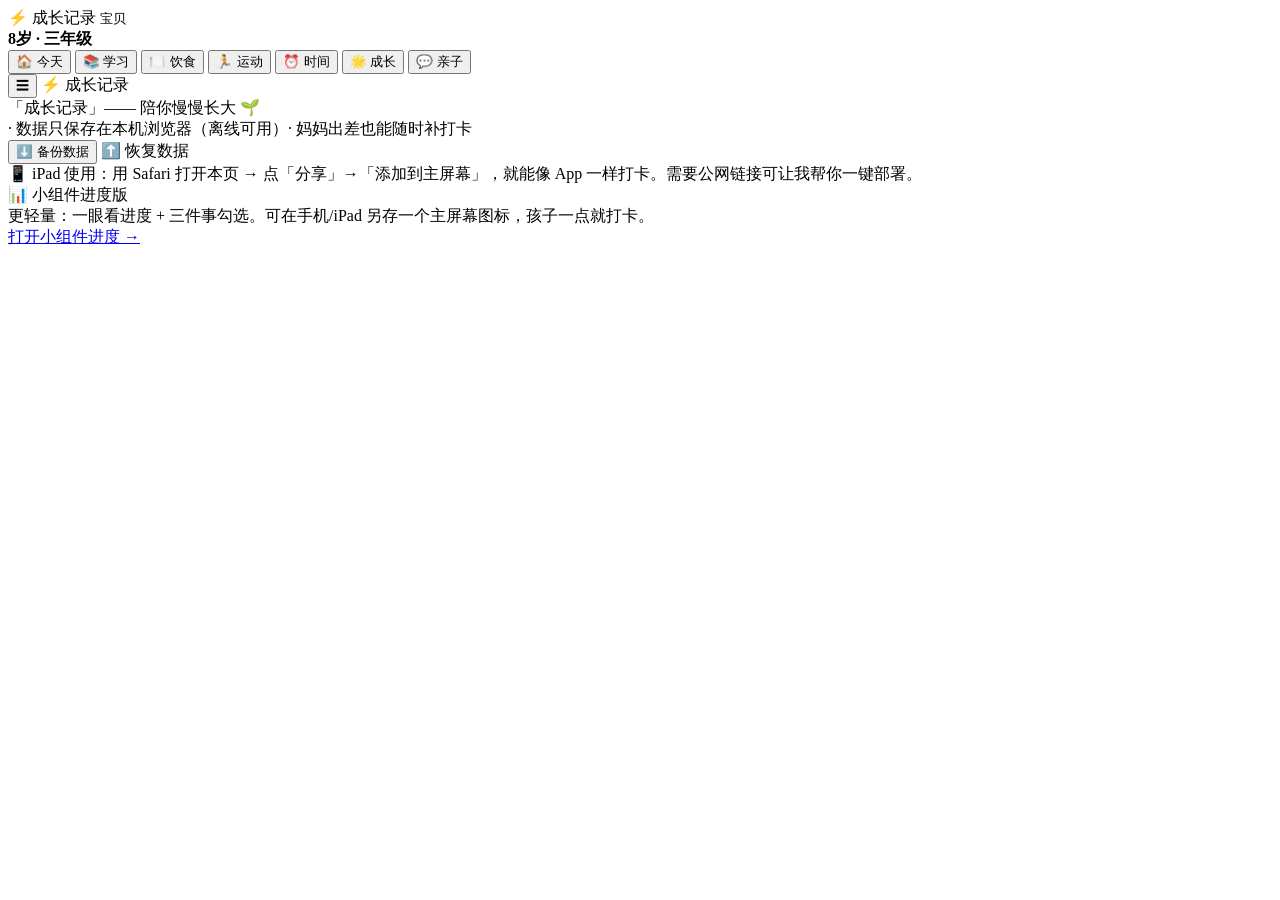
==== index.html @ 541fd746 "add index.html" ====
<!DOCTYPE html>
<html lang="zh-CN">
<head>
<meta charset="UTF-8">
<meta name="viewport" content="width=device-width,initial-scale=1,maximum-scale=1">
<title>成长记录 · 儿子专属成长辅导</title>
<meta name="theme-color" content="#2D9CDB">
<link rel="manifest" href="manifest.webmanifest">
<link rel="apple-touch-icon" href="icon-512.png">
<link rel="stylesheet" href="styles.css">
</head>
<body>
<div class="sidebar-backdrop" id="sidebarBackdrop"></div>
<aside class="sidebar" id="sidebar">
  <div class="sidebar-header">
    <div class="logo">⚡ 成长记录
      <small id="childName">宝贝</small>
    </div>
    <div class="profile">
      <b id="childMeta">8岁 · 三年级</b>
      <span id="schoolLine"></span>
    </div>
  </div>
  <nav class="sidebar-nav">
    <button data-target="today" class="active">🏠 今天</button>
    <button data-target="study">📚 学习</button>
    <button data-target="diet">🍽️ 饮食</button>
    <button data-target="sport">🏃 运动</button>
    <button data-target="time">⏰ 时间</button>
    <button data-target="milestone">🌟 成长</button>
    <button data-target="parent">💬 亲子</button>
  </nav>
  <div class="sidebar-footer">
    <span id="ver"></span>
  </div>
</aside>

<div class="mobile-bar">
  <button class="menu-toggle" id="menuToggle" aria-label="打开菜单">☰</button>
  <span class="mobile-title">⚡ 成长记录</span>
</div>

<main class="wrap">
  <section id="today" class="active"></section>
  <section id="study"></section>
  <section id="sport"></section>
  <section id="time"></section>
  <section id="milestone"></section>
  <section id="diet"></section>
  <section id="parent"></section>

  <footer>
    「成长记录」—— 陪你慢慢长大 🌱<br>
    <span id="ver"></span> · 数据只保存在本机浏览器（离线可用）· 妈妈出差也能随时补打卡
    <div class="data-tools">
      <button class="btn ghost" id="exportData">⬇️ 备份数据</button>
      <label class="btn ghost" for="importData" style="display:inline-block;cursor:pointer">⬆️ 恢复数据</label>
      <input type="file" id="importData" accept="application/json" style="display:none">
    </div>
    <div class="note-line">📱 iPad 使用：用 Safari 打开本页 → 点「分享」→「添加到主屏幕」，就能像 App 一样打卡。需要公网链接可让我帮你一键部署。</div>
    <div class="widget-entry">
      <div class="we-title">📊 小组件进度版</div>
      <div class="we-desc">更轻量：一眼看进度 + 三件事勾选。可在手机/iPad 另存一个主屏幕图标，孩子一点就打卡。</div>
      <a href="widget.html" target="_blank" class="btn blue" rel="noopener">打开小组件进度 →</a>
    </div>
  </footer>
</main>

<script src="content.js"></script>
<script src="app.js"></script>
</body>
</html>
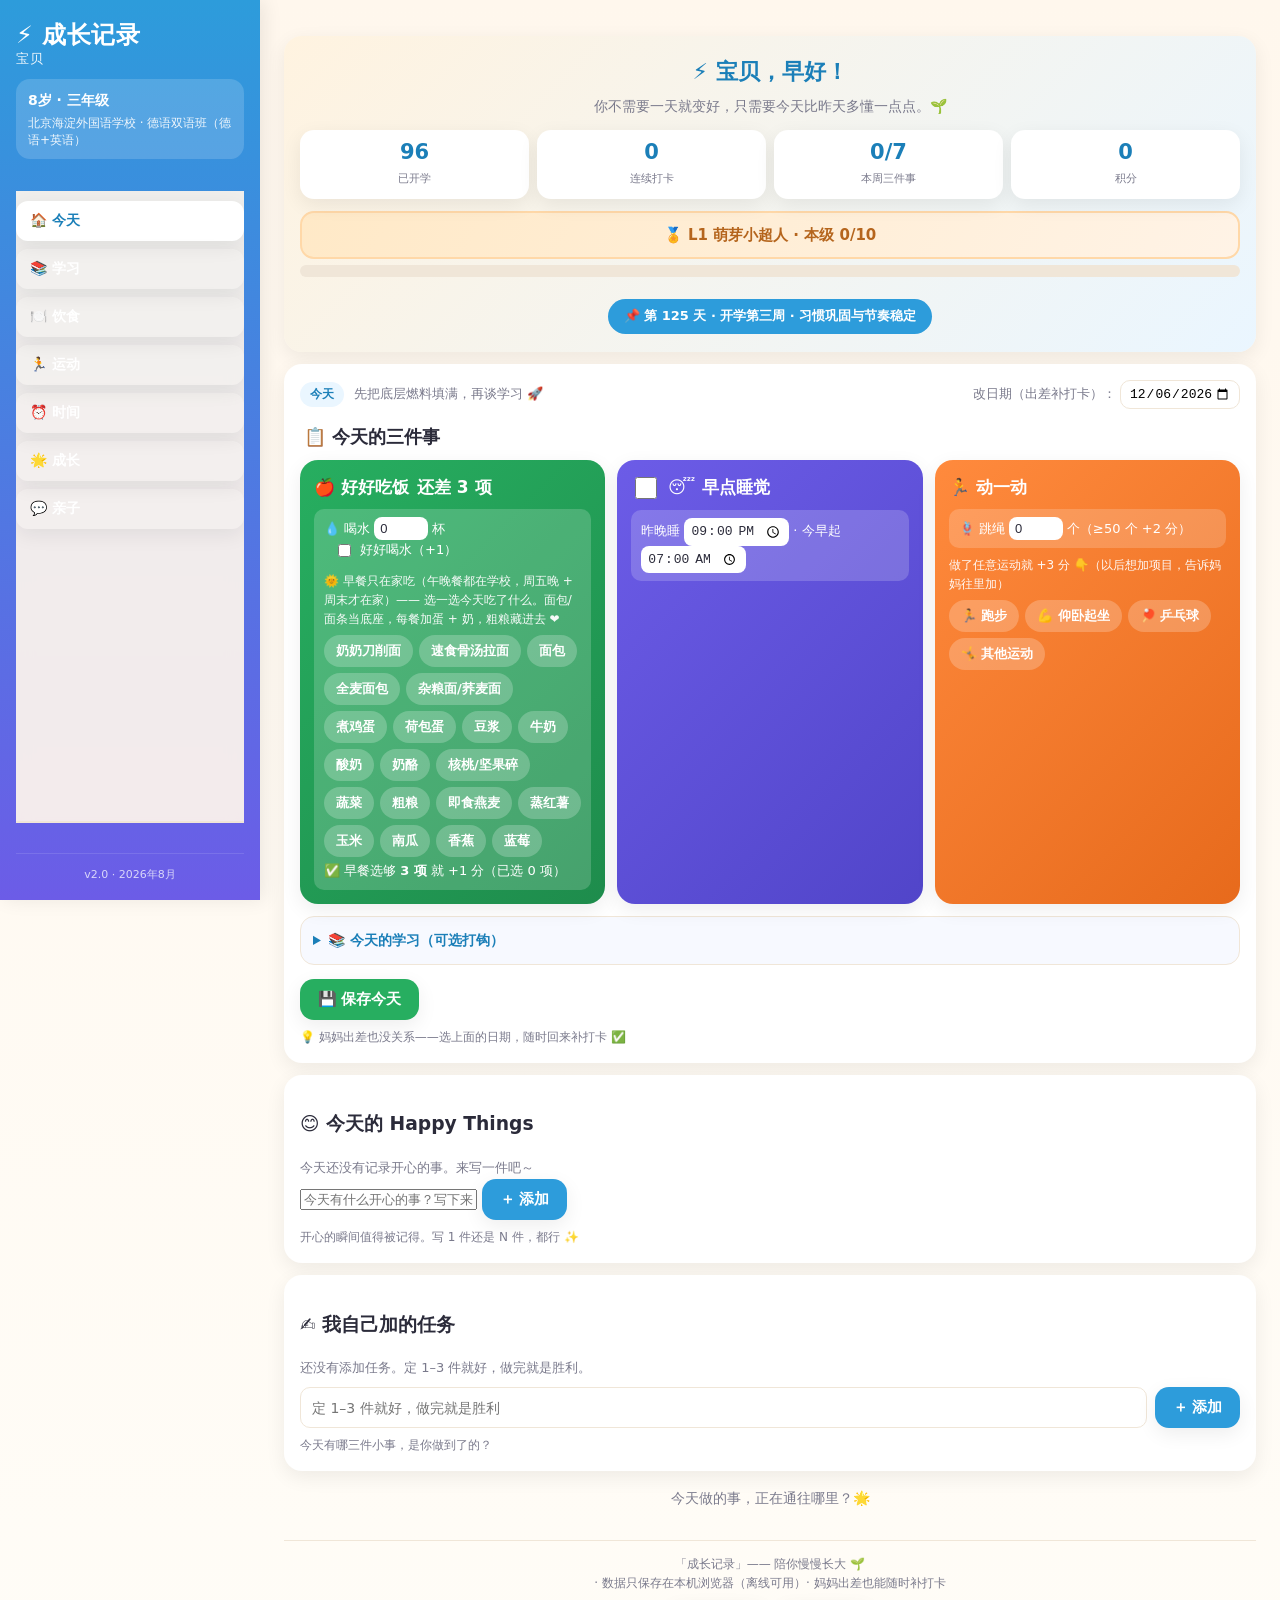
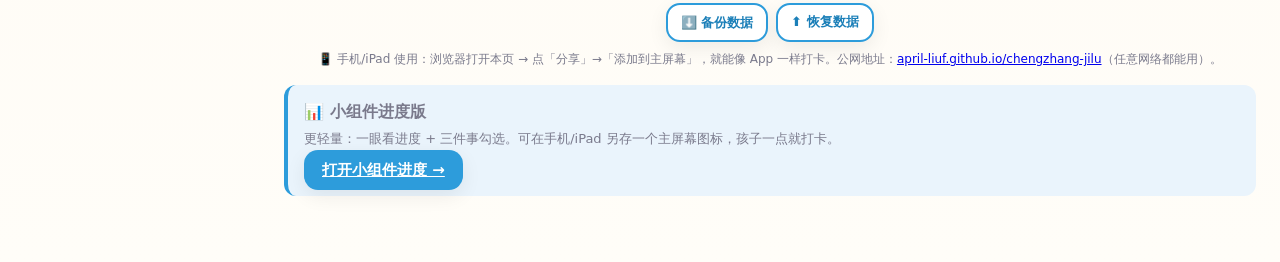
==== commit e102e726: "update index.html" ====
--- a/index.html
+++ b/index.html
@@ -57,7 +57,7 @@
       <label class="btn ghost" for="importData" style="display:inline-block;cursor:pointer">⬆️ 恢复数据</label>
       <input type="file" id="importData" accept="application/json" style="display:none">
     </div>
-    <div class="note-line">📱 iPad 使用：用 Safari 打开本页 → 点「分享」→「添加到主屏幕」，就能像 App 一样打卡。需要公网链接可让我帮你一键部署。</div>
+    <div class="note-line">📱 手机/iPad 使用：浏览器打开本页 → 点「分享」→「添加到主屏幕」，就能像 App 一样打卡。公网地址：<a href="https://april-liuf.github.io/chengzhang-jilu/" target="_blank" rel="noopener">april-liuf.github.io/chengzhang-jilu</a>（任意网络都能用）。</div>
     <div class="widget-entry">
       <div class="we-title">📊 小组件进度版</div>
       <div class="we-desc">更轻量：一眼看进度 + 三件事勾选。可在手机/iPad 另存一个主屏幕图标，孩子一点就打卡。</div>
--- a/styles.css
+++ b/styles.css
@@ -0,0 +1,312 @@
+/* ===== 成长记录 · 样式 ===== */
+:root{
+  --bg:#FFF7ED; --card:#FFFFFF; --ink:#2B2B3A; --muted:#7A7A8C;
+  --blue:#2D9CDB; --blue-d:#1B7FB8;
+  --green:#27AE60; --green-d:#1E8C4C;
+  --orange:#FF8A3D; --orange-d:#E76A1C;
+  --purple:#6C5CE7; --red:#EB5757;
+  --line:#F0E6D8; --shadow:0 6px 20px rgba(0,0,0,.07);
+  --radius:18px;
+}
+*{box-sizing:border-box;}
+html,body{margin:0;padding:0;}
+body{
+  font-family:"PingFang SC","Microsoft YaHei","Segoe UI",system-ui,sans-serif;
+  background:linear-gradient(180deg,#FFF7ED 0%,#FFFDF8 100%);
+  color:var(--ink); line-height:1.6; -webkit-text-size-adjust:100%;
+}
+.wrap{max-width:980px;margin:0 auto;padding:0 14px 60px;}
+
+/* 顶部 */
+header.top{
+  background:linear-gradient(120deg,var(--blue) 0%,var(--purple) 100%);
+  color:#fff;border-radius:0 0 26px 26px;padding:18px 16px 16px;
+  box-shadow:var(--shadow);position:relative;overflow:hidden;
+}
+header.top::after{content:"⚡";position:absolute;right:-6px;top:-10px;font-size:120px;opacity:.12;transform:rotate(12deg);}
+.top-row{display:flex;align-items:center;gap:12px;flex-wrap:wrap;}
+.logo{font-size:28px;font-weight:800;letter-spacing:.5px;}
+.logo small{font-size:13px;font-weight:500;opacity:.9;display:block;margin-top:2px;}
+.profile{margin-left:auto;font-size:13px;background:rgba(255,255,255,.16);padding:8px 12px;border-radius:14px;}
+.profile b{font-size:15px;}
+.stats{display:flex;gap:10px;margin-top:14px;flex-wrap:wrap;}
+.stat{background:rgba(255,255,255,.18);border-radius:14px;padding:8px 14px;text-align:center;min-width:84px;}
+.stat .num{font-size:22px;font-weight:800;display:block;}
+.stat .lbl{font-size:11px;opacity:.9;}
+
+/* 导航 */
+nav{position:sticky;top:0;z-index:20;background:rgba(255,247,237,.92);backdrop-filter:blur(8px);
+  display:flex;gap:6px;overflow-x:auto;padding:10px 0;margin:14px 0;border-bottom:2px solid var(--line);}
+nav button{
+  flex:0 0 auto;border:0;background:#fff;color:var(--ink);font-size:14px;font-weight:700;
+  padding:9px 14px;border-radius:14px;cursor:pointer;box-shadow:var(--shadow);white-space:nowrap;
+  transition:transform .1s;
+}
+nav button:active{transform:scale(.95);}
+nav button.active{background:var(--blue);color:#fff;}
+
+/* 区块 */
+section{display:none;animation:fade .25s ease;}
+section.active{display:block;}
+@keyframes fade{from{opacity:0;transform:translateY(6px);}to{opacity:1;transform:none;}}
+h2.sec{font-size:21px;margin:18px 4px 12px;display:flex;align-items:center;gap:8px;}
+.card{background:var(--card);border-radius:var(--radius);box-shadow:var(--shadow);padding:16px;margin:12px 0;}
+.muted{color:var(--muted);font-size:13px;}
+
+/* 今日三件事 */
+.today-head{display:flex;align-items:center;gap:10px;flex-wrap:wrap;margin-bottom:6px;}
+.datepick{margin-left:auto;font-size:13px;color:var(--muted);}
+.datepick input{font-size:13px;padding:5px 8px;border:1px solid var(--line);border-radius:10px;}
+.pill{display:inline-block;background:#EAF6FF;color:var(--blue-d);font-size:12px;padding:3px 10px;border-radius:20px;font-weight:700;}
+.cat-grid{display:grid;grid-template-columns:repeat(3,1fr);gap:12px;}
+.cat{border-radius:var(--radius);padding:14px;color:#fff;box-shadow:var(--shadow);}
+.cat.eat{background:linear-gradient(135deg,var(--green),var(--green-d));}
+.cat.sleep{background:linear-gradient(135deg,var(--purple),#5145c9);}
+.cat.move{background:linear-gradient(135deg,var(--orange),var(--orange-d));}
+.cat h3{margin:0 0 10px;font-size:17px;}
+.cat label{display:flex;align-items:center;gap:8px;background:rgba(255,255,255,.18);padding:7px 10px;border-radius:10px;margin:6px 0;font-size:14px;cursor:pointer;}
+.cat input[type=checkbox]{width:18px;height:18px;accent-color:#fff;}
+.cat input[type=text],.cat input[type=number],.cat input[type=time]{
+  width:68px;padding:5px 7px;border:0;border-radius:8px;font-size:14px;color:var(--ink);margin-left:auto;
+}
+.cat .sub{font-size:12px;opacity:.92;margin-top:4px;}
+.savebar{display:flex;gap:10px;align-items:center;margin-top:4px;flex-wrap:wrap;}
+.btn{border:0;border-radius:14px;padding:11px 18px;font-size:15px;font-weight:800;cursor:pointer;color:#fff;background:var(--blue);box-shadow:var(--shadow);}
+.btn:active{transform:scale(.97);}
+.btn.ghost{background:#fff;color:var(--blue-d);border:2px solid var(--blue);}
+.btn.green{background:var(--green);}
+.note-line{font-size:12px;color:var(--muted);margin-top:8px;}
+
+/* 通用表格/列表 */
+ul.clean{list-style:none;padding:0;margin:8px 0;}
+ul.clean li{padding:6px 0;border-bottom:1px dashed var(--line);}
+table.tbl{width:100%;border-collapse:collapse;font-size:14px;margin:8px 0;}
+table.tbl th,table.tbl td{border:1px solid var(--line);padding:8px 10px;text-align:left;vertical-align:top;}
+table.tbl th{background:#FBF3E9;font-size:13px;}
+.tag{display:inline-block;background:#FFF0E0;color:var(--orange-d);font-size:12px;padding:2px 9px;border-radius:20px;margin:2px 3px 2px 0;font-weight:700;}
+.tag.b{background:#EAF6FF;color:var(--blue-d);}
+.tag.g{background:#E9F8EF;color:var(--green-d);}
+
+/* 单元卡片 */
+.unit{display:flex;gap:12px;align-items:flex-start;padding:12px;border:1px solid var(--line);border-radius:14px;margin:8px 0;background:#fff;}
+.unit .no{flex:0 0 38px;height:38px;border-radius:50%;background:var(--blue);color:#fff;display:flex;align-items:center;justify-content:center;font-weight:800;}
+.unit .body{flex:1;}
+.unit .body b{font-size:15px;}
+.unit .cn{color:var(--muted);font-size:13px;}
+
+/* 单词卡 / 莱特纳 */
+.flash{background:linear-gradient(135deg,#FFF3E0,#FFE9D6);border-radius:var(--radius);padding:22px;text-align:center;box-shadow:var(--shadow);}
+.flash .de{font-size:34px;font-weight:800;color:var(--orange-d);}
+.flash .art{font-size:14px;color:var(--muted);}
+.flash .cn{font-size:18px;margin-top:6px;}
+.flash .ex{font-size:14px;color:var(--muted);margin-top:8px;}
+.flash-btns{display:flex;gap:10px;justify-content:center;margin-top:16px;}
+.boxmeter{display:flex;gap:6px;justify-content:center;margin-top:14px;}
+.boxmeter .b{flex:1;max-width:80px;text-align:center;font-size:12px;padding:6px 4px;border-radius:10px;background:#fff;border:2px solid var(--line);}
+.boxmeter .b.on{background:var(--green);color:#fff;border-color:var(--green);}
+
+/* 番茄钟 */
+.pomo{text-align:center;padding:10px;}
+.pomo .clock{font-size:54px;font-weight:800;color:var(--blue-d);font-variant-numeric:tabular-nums;}
+.pomo .mode{font-size:14px;color:var(--muted);}
+.pomo-btns{display:flex;gap:10px;justify-content:center;margin-top:12px;}
+
+/* 周看板 */
+.week-input{width:100%;padding:9px 11px;border:1px solid var(--line);border-radius:10px;font-size:14px;margin:5px 0;font-family:inherit;}
+
+/* 成就 */
+.badge-row{display:flex;gap:8px;flex-wrap:wrap;margin:6px 0;}
+.badge{flex:1;min-width:90px;text-align:center;padding:12px 6px;border-radius:14px;background:#fff;border:2px solid var(--line);}
+.badge .ico{font-size:26px;}
+.badge .tt{font-size:12px;color:var(--muted);}
+.badge.got{background:#FFF6E0;border-color:var(--orange);}
+.badge.got .tt{color:var(--orange-d);font-weight:700;}
+
+/* 底部 */
+footer{text-align:center;color:var(--muted);font-size:12px;margin-top:30px;padding-top:14px;border-top:1px solid var(--line);}
+.print-btn{font-size:12px;color:var(--blue-d);cursor:pointer;text-decoration:underline;}
+
+/* ===== 左侧边栏布局 ===== */
+body{display:flex;min-height:100vh;}
+.sidebar{
+  width:260px;background:linear-gradient(180deg,var(--blue) 0%,var(--purple) 100%);color:#fff;
+  position:fixed;left:0;top:0;bottom:0;overflow-y:auto;z-index:30;
+  display:flex;flex-direction:column;padding:22px 16px 16px;
+  box-shadow:4px 0 18px rgba(0,0,0,.08);
+}
+.sidebar-header{margin-bottom:18px;}
+.sidebar .logo{color:#fff;font-size:24px;line-height:1.15;}
+.sidebar .logo small{color:#fff;opacity:.92;}
+.sidebar .profile{background:rgba(255,255,255,.16);border-radius:14px;padding:10px 12px;margin-top:12px;}
+.sidebar .profile b{display:block;font-size:14px;}
+.sidebar .profile span{display:block;font-size:12px;opacity:.9;margin-top:4px;line-height:1.4;}
+.sidebar-nav{display:flex;flex-direction:column;gap:8px;flex:1;}
+.sidebar-nav button{
+  text-align:left;background:rgba(255,255,255,.12);color:#fff;border:0;border-radius:12px;
+  padding:11px 14px;font-size:14px;font-weight:700;cursor:pointer;transition:background .15s,transform .1s;
+  font-family:inherit;
+}
+.sidebar-nav button:active{transform:scale(.98);}
+.sidebar-nav button.active{background:#fff;color:var(--blue-d);}
+.sidebar-footer{font-size:11px;opacity:.75;text-align:center;margin-top:16px;padding-top:12px;border-top:1px solid rgba(255,255,255,.15);}
+main.wrap{max-width:none;flex:1;margin-left:260px;padding:24px 24px 60px;min-width:0;}
+.mobile-bar{display:none;}
+.sidebar-backdrop{display:none;position:fixed;inset:0;background:rgba(0,0,0,.28);z-index:25;}
+
+@media(max-width:800px){
+  .sidebar{transform:translateX(-100%);transition:transform .25s ease;width:260px;}
+  .sidebar.open{transform:translateX(0);}
+  .sidebar-backdrop.show{display:block;}
+  main.wrap{margin-left:0;padding:80px 14px 60px;}
+  .mobile-bar{
+    display:flex;position:fixed;top:0;left:0;right:0;height:56px;
+    background:linear-gradient(90deg,var(--blue),var(--purple));color:#fff;
+    align-items:center;padding:0 14px;z-index:40;gap:12px;box-shadow:var(--shadow);
+  }
+  .menu-toggle{background:transparent;border:0;color:#fff;font-size:24px;cursor:pointer;line-height:1;padding:4px;}
+  .mobile-title{font-weight:800;font-size:17px;}
+}
+
+@media(max-width:560px){
+  .cat-grid{grid-template-columns:1fr;}
+  .logo{font-size:23px;}
+  .stats{width:100%;}
+}
+/* ===== 乐乐式首页英雄区 ===== */
+.hero{background:linear-gradient(135deg,#FFF3E0,#EAF6FF);border-radius:var(--radius);padding:18px 16px;margin:12px 0;box-shadow:var(--shadow);text-align:center;}
+.hero .greet{font-size:22px;font-weight:800;color:var(--blue-d);}
+.hero .motto{font-size:14px;color:var(--muted);margin:6px 0 12px;}
+.stat-tiles{display:flex;gap:8px;flex-wrap:wrap;justify-content:center;}
+.tile{flex:1;min-width:68px;background:#fff;border-radius:14px;padding:10px 6px;box-shadow:var(--shadow);}
+.tile .num{font-size:21px;font-weight:800;display:block;color:var(--blue-d);line-height:1.15;}
+.tile .lbl{font-size:11px;color:var(--muted);}
+.theme-banner{margin-top:12px;display:inline-block;background:var(--blue);color:#fff;font-size:13px;font-weight:700;padding:7px 16px;border-radius:20px;}
+
+.three-title{font-size:18px;margin:14px 4px 8px;display:flex;align-items:center;gap:8px;}
+.three{display:grid;grid-template-columns:repeat(3,1fr);gap:12px;}
+.thing{border-radius:var(--radius);padding:14px;color:#fff;box-shadow:var(--shadow);}
+.thing.eat{background:linear-gradient(135deg,var(--green),var(--green-d));}
+.thing.sleep{background:linear-gradient(135deg,var(--purple),#5145c9);}
+.thing.move{background:linear-gradient(135deg,var(--orange),var(--orange-d));}
+.thing-top{display:flex;align-items:center;gap:8px;font-size:17px;font-weight:800;cursor:pointer;}
+.thing-top input[type=checkbox]{width:22px;height:22px;accent-color:#fff;flex:0 0 auto;}
+.thing-detail{font-size:13px;margin-top:8px;background:rgba(255,255,255,.18);border-radius:10px;padding:8px 10px;}
+.thing-detail input[type=number]{width:54px;padding:4px 6px;border:0;border-radius:8px;font-size:13px;color:var(--ink);}
+.thing-detail input[type=time]{padding:4px 6px;border:0;border-radius:8px;font-size:13px;color:var(--ink);}
+
+.more{margin-top:12px;border-radius:14px;background:#F7F9FF;border:1px solid var(--line);padding:4px 12px;}
+.more summary{cursor:pointer;font-weight:700;font-size:14px;padding:8px 0;color:var(--blue-d);}
+
+.self .self-add{display:flex;gap:8px;margin-top:8px;}
+.self .self-add input{flex:1;padding:9px 11px;border:1px solid var(--line);border-radius:10px;font-size:14px;font-family:inherit;}
+.self-item{display:flex;align-items:center;gap:10px;background:#F7F9FF;border:1px solid var(--line);border-radius:12px;padding:9px 12px;margin:6px 0;}
+.self-item input[type=checkbox]{width:18px;height:18px;flex:0 0 auto;}
+.self-item .t{flex:1;font-size:14px;}
+.self-item.done .t{text-decoration:line-through;color:var(--muted);}
+.self-item .del{border:0;background:transparent;color:var(--red);font-size:18px;cursor:pointer;line-height:1;padding:0 4px;}
+.self-empty{font-size:13px;color:var(--muted);}
+
+.encourage{text-align:center;font-size:14px;color:var(--muted);margin:16px 0 4px;}
+
+@media(max-width:560px){
+  .three{grid-template-columns:1fr;}
+}
+
+/* 小组件进度快捷入口 */
+.widget-entry{margin:16px 0 6px;padding:14px 16px;border-left:4px solid var(--blue);background:#EAF4FC;border-radius:12px;text-align:left;}
+.widget-entry .we-title{font-weight:800;font-size:16px;margin-bottom:4px;}
+.widget-entry .we-desc{font-size:13px;color:var(--muted);margin-bottom:10px;line-height:1.5;}
+
+/* 等级进度 + Happy Things */
+.level-banner{margin:12px 0 6px;padding:10px 14px;background:linear-gradient(120deg,#FFE9C7,#FFF3E6);border:2px solid #FFD8A8;border-radius:14px;font-weight:800;font-size:15px;color:#B5651D;text-align:center;}
+.level-wrap{height:12px;background:#F0E6D8;border-radius:8px;overflow:hidden;margin-bottom:10px;}
+.level-bar{height:100%;width:0;background:linear-gradient(90deg,#FF8A3D,#FFB347);transition:width .4s;}
+.happy-item{display:flex;align-items:center;gap:8px;background:#FFF7FB;border:1px solid #FFD6E7;border-radius:12px;padding:8px 10px;margin:6px 0;}
+.happy-item .h-emoji{font-size:18px;}
+.happy-item .h-t{flex:1;font-size:14px;}
+.happy-item .del{border:0;background:transparent;color:var(--red);font-size:18px;cursor:pointer;line-height:1;padding:0 4px;}
+
+@media print{
+  nav,header.top .stats,.savebar,.print-btn,.pomo-btns,.flash-btns,.boxmeter{display:none!important;}
+  body{background:#fff;}
+  .card{box-shadow:none;border:1px solid #ccc;}
+}
+
+/* 早餐快捷勾选 chips */
+.bf{margin:8px 0 4px;}
+.bf-note{display:block;font-size:12px;opacity:.95;margin-bottom:6px;}
+.chips{display:flex;flex-wrap:wrap;gap:6px;}
+.chip{border:0;background:rgba(255,255,255,.22);color:#fff;font-size:13px;font-weight:700;padding:7px 12px;border-radius:20px;cursor:pointer;transition:transform .08s;font-family:inherit;}
+.chip:active{transform:scale(.94);}
+.chip.on{background:#fff;color:var(--green-d);}
+
+/* 数据备份按钮 */
+.data-tools{display:flex;gap:8px;justify-content:center;margin-top:10px;flex-wrap:wrap;}
+.data-tools .btn{padding:7px 13px;font-size:13px;}
+
+/* ===== 健康饮食 · 方案中心 ===== */
+/* 餐盘 */
+.d-plate{display:flex;gap:4px;border-radius:16px;overflow:hidden;box-shadow:var(--shadow);margin:8px 0 10px;}
+.d-slice{padding:14px 12px;color:#fff;min-width:0;}
+.d-slice b{font-size:15px;display:block;}
+.d-slice span{font-size:12px;opacity:.95;display:block;margin-top:2px;}
+.d-slice .d-tip{font-size:11px;opacity:.85;}
+
+/* 每日节奏 */
+.d-flow{display:flex;gap:12px;padding:10px 0;border-bottom:1px dashed var(--line);}
+.d-flow:last-child{border-bottom:0;}
+.d-time{flex:0 0 86px;font-size:13px;font-weight:800;color:var(--blue-d);padding-top:2px;}
+.d-body{flex:1;font-size:14px;}
+.d-body b{font-size:14px;}
+.d-key{font-size:12px;color:var(--orange-d);margin-top:2px;}
+
+/* 加餐 */
+.d-snacks{display:grid;grid-template-columns:repeat(2,1fr);gap:8px;}
+.d-snack{display:flex;align-items:center;gap:10px;background:#F7FAF7;border:1px solid var(--line);border-radius:14px;padding:10px 12px;}
+.d-snack .ico{font-size:22px;}
+
+/* 食谱 tabs */
+.d-tabs{display:flex;gap:6px;overflow-x:auto;padding:4px 0 8px;margin-bottom:4px;}
+.d-tab{border:0;background:#FBF3E9;color:var(--ink);font-size:13px;font-weight:700;padding:8px 14px;border-radius:12px;cursor:pointer;white-space:nowrap;font-family:inherit;}
+.d-tab:active{transform:scale(.95);}
+.d-tab.on{background:var(--green);color:#fff;}
+.d-pane{display:none;animation:fade .2s ease;}
+.d-pane.on{display:block;}
+.d-pane-tag{display:inline-block;background:#E9F8EF;color:var(--green-d);font-size:12px;font-weight:700;padding:4px 12px;border-radius:20px;margin:4px 0 8px;}
+.d-menu-block{margin:8px 0;}
+.d-menu-block h4{margin:10px 0 4px;font-size:14px;color:var(--green-d);}
+
+/* 打饭口诀卡片 */
+.d-mantra{background:linear-gradient(135deg,#FFF7ED,#FFEFD9);}
+.d-m-title{font-size:26px;font-weight:900;text-align:center;color:var(--orange-d);margin:4px 0 12px;}
+.d-m-line{display:flex;gap:10px;align-items:center;background:#fff;border:2px solid #FFE3C2;border-radius:14px;padding:10px 14px;margin:8px 0;box-shadow:var(--shadow);}
+.d-m-line .ico{font-size:24px;}
+.d-m-line b{font-size:17px;color:var(--orange-d);}
+.d-m-steps{display:flex;gap:8px;flex-wrap:wrap;margin:12px 0;}
+.d-step{flex:1;min-width:120px;background:#fff;border:2px solid #D9F0E3;border-radius:14px;padding:10px 12px;font-size:13px;font-weight:700;color:var(--green-d);}
+.d-step span{display:inline-block;width:20px;height:20px;line-height:20px;text-align:center;background:var(--green);color:#fff;border-radius:50%;font-size:12px;margin-right:6px;}
+.d-m-avoid{background:#fff5f5;border:2px solid #FFD6D6;border-radius:14px;padding:8px 14px;margin-top:10px;}
+.d-m-avoid b{color:var(--red);font-size:14px;}
+.d-m-avoid li{color:var(--red);}
+
+/* 采购清单三列 */
+.d-shop{display:grid;grid-template-columns:repeat(3,1fr);gap:10px;}
+.d-shop-col{border-radius:14px;padding:10px 12px;}
+.d-shop-col h4{margin:0 0 6px;font-size:14px;}
+.d-shop-col li{font-size:13px;padding:4px 0;}
+.d-shop-col.ok{background:#EFFAF3;border:1px solid #BFE8CE;}
+.d-shop-col.ok h4{color:var(--green-d);}
+.d-shop-col.warn{background:#FFF8EC;border:1px solid #F4D9A8;}
+.d-shop-col.warn h4{color:var(--orange-d);}
+.d-shop-col.bad{background:#FFF3F3;border:1px solid #F3C6C6;}
+.d-shop-col.bad h4{color:var(--red);}
+
+/* 成长追踪 */
+.d-track-form{display:flex;gap:8px;flex-wrap:wrap;align-items:flex-end;margin:8px 0 12px;}
+.d-track-form label{display:flex;flex-direction:column;font-size:12px;color:var(--muted);gap:4px;}
+.d-track-form input{border:1px solid var(--line);border-radius:10px;padding:8px 10px;font-size:14px;font-family:inherit;color:var(--ink);}
+
+@media(max-width:560px){
+  .d-snacks{grid-template-columns:1fr;}
+  .d-shop{grid-template-columns:1fr;}
+}
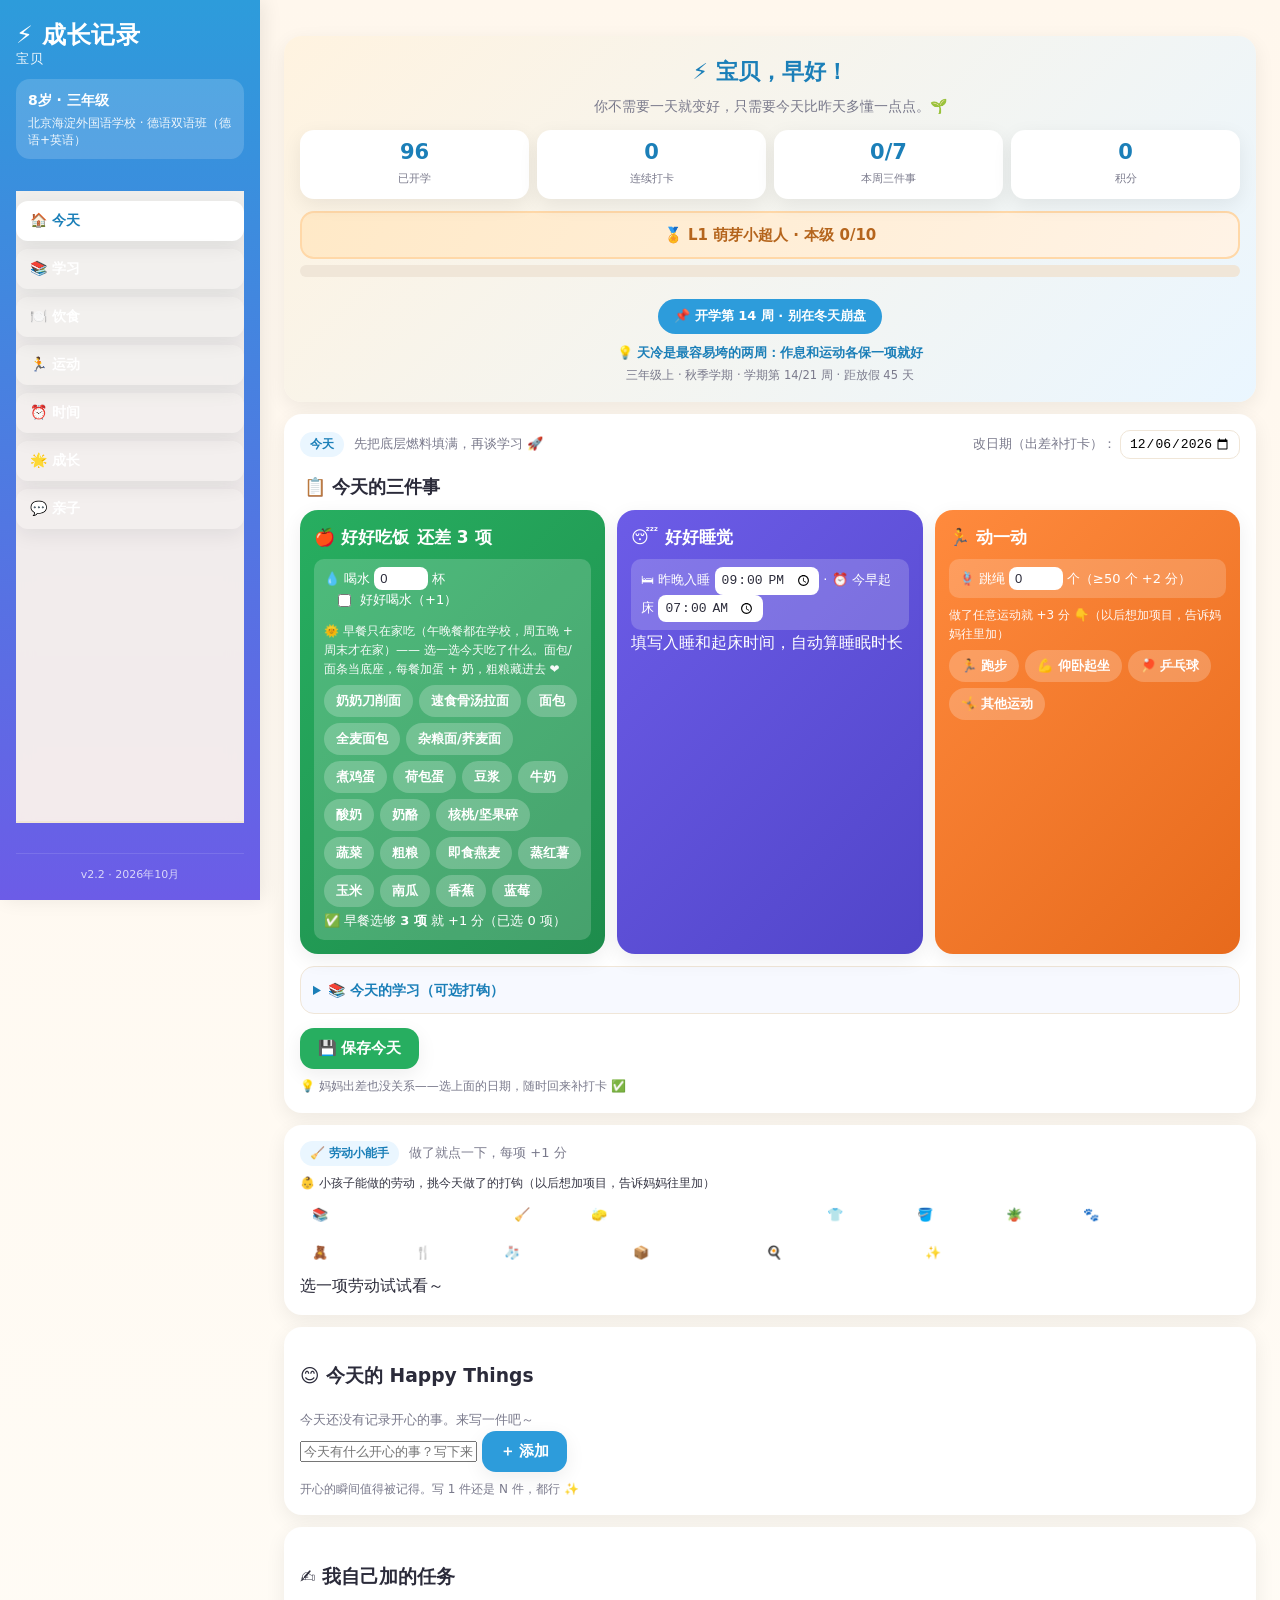
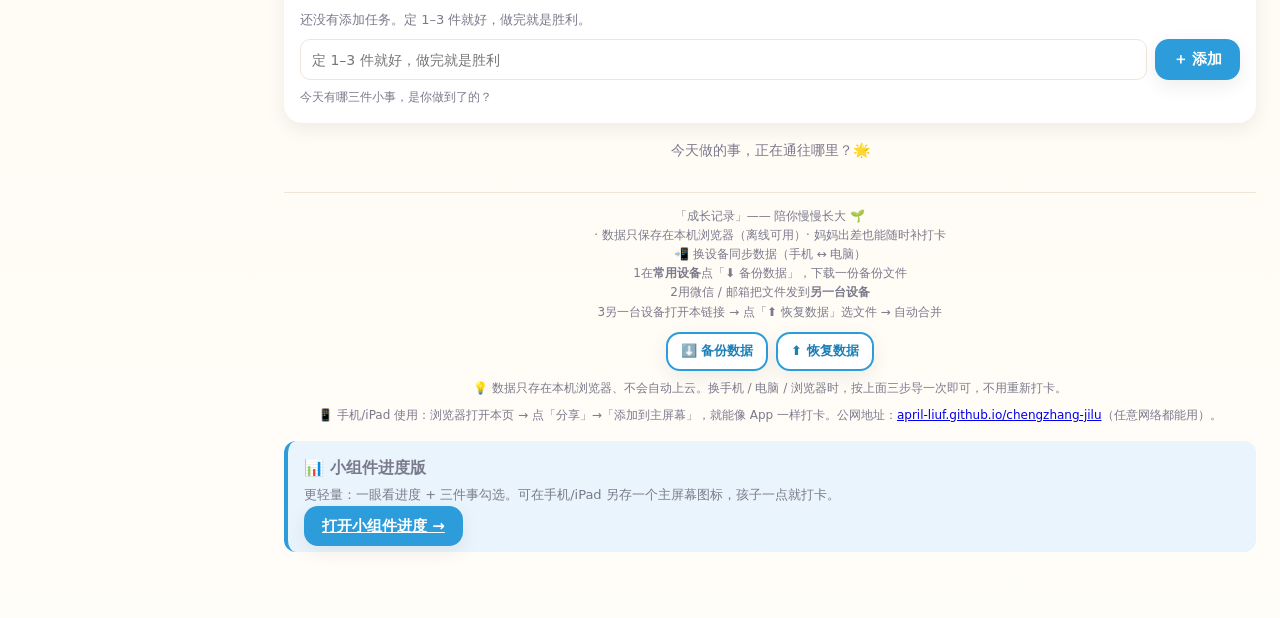
==== commit c8e334b2: "feat: 跨设备同步引导卡片 + 导出提示" ====
--- a/index.html
+++ b/index.html
@@ -52,10 +52,19 @@
   <footer>
     「成长记录」—— 陪你慢慢长大 🌱<br>
     <span id="ver"></span> · 数据只保存在本机浏览器（离线可用）· 妈妈出差也能随时补打卡
-    <div class="data-tools">
-      <button class="btn ghost" id="exportData">⬇️ 备份数据</button>
-      <label class="btn ghost" for="importData" style="display:inline-block;cursor:pointer">⬆️ 恢复数据</label>
-      <input type="file" id="importData" accept="application/json" style="display:none">
+    <div class="sync-card">
+      <div class="sync-title">📲 换设备同步数据（手机 ↔ 电脑）</div>
+      <div class="sync-steps">
+        <div class="s-step"><span>1</span>在<b>常用设备</b>点「⬇️ 备份数据」，下载一份备份文件</div>
+        <div class="s-step"><span>2</span>用微信 / 邮箱把文件发到<b>另一台设备</b></div>
+        <div class="s-step"><span>3</span>另一台设备打开本链接 → 点「⬆️ 恢复数据」选文件 → 自动合并</div>
+      </div>
+      <div class="data-tools">
+        <button class="btn ghost" id="exportData">⬇️ 备份数据</button>
+        <label class="btn ghost" for="importData" style="display:inline-block;cursor:pointer">⬆️ 恢复数据</label>
+        <input type="file" id="importData" accept="application/json" style="display:none">
+      </div>
+      <div class="note-line">💡 数据只存在本机浏览器、不会自动上云。换手机 / 电脑 / 浏览器时，按上面三步导一次即可，不用重新打卡。</div>
     </div>
     <div class="note-line">📱 手机/iPad 使用：浏览器打开本页 → 点「分享」→「添加到主屏幕」，就能像 App 一样打卡。公网地址：<a href="https://april-liuf.github.io/chengzhang-jilu/" target="_blank" rel="noopener">april-liuf.github.io/chengzhang-jilu</a>（任意网络都能用）。</div>
     <div class="widget-entry">
--- a/styles.css
+++ b/styles.css
@@ -4,7 +4,7 @@
   --blue:#2D9CDB; --blue-d:#1B7FB8;
   --green:#27AE60; --green-d:#1E8C4C;
   --orange:#FF8A3D; --orange-d:#E76A1C;
-  --purple:#6C5CE7; --red:#EB5757;
+  --purple:#6C5CE7; --red:#EB5757; --red-d:#C0392B;
   --line:#F0E6D8; --shadow:0 6px 20px rgba(0,0,0,.07);
   --radius:18px;
 }
@@ -181,6 +181,9 @@
 .tile .num{font-size:21px;font-weight:800;display:block;color:var(--blue-d);line-height:1.15;}
 .tile .lbl{font-size:11px;color:var(--muted);}
 .theme-banner{margin-top:12px;display:inline-block;background:var(--blue);color:#fff;font-size:13px;font-weight:700;padding:7px 16px;border-radius:20px;}
+.theme-focus{margin-top:9px;display:flex;flex-direction:column;gap:3px;align-items:center;padding:0 6px;}
+.theme-focus .tf-main{font-size:13px;color:var(--blue-d);font-weight:600;line-height:1.5;}
+.theme-focus .tf-meta{font-size:11.5px;color:var(--muted);}
 
 .three-title{font-size:18px;margin:14px 4px 8px;display:flex;align-items:center;gap:8px;}
 .three{display:grid;grid-template-columns:repeat(3,1fr);gap:12px;}
